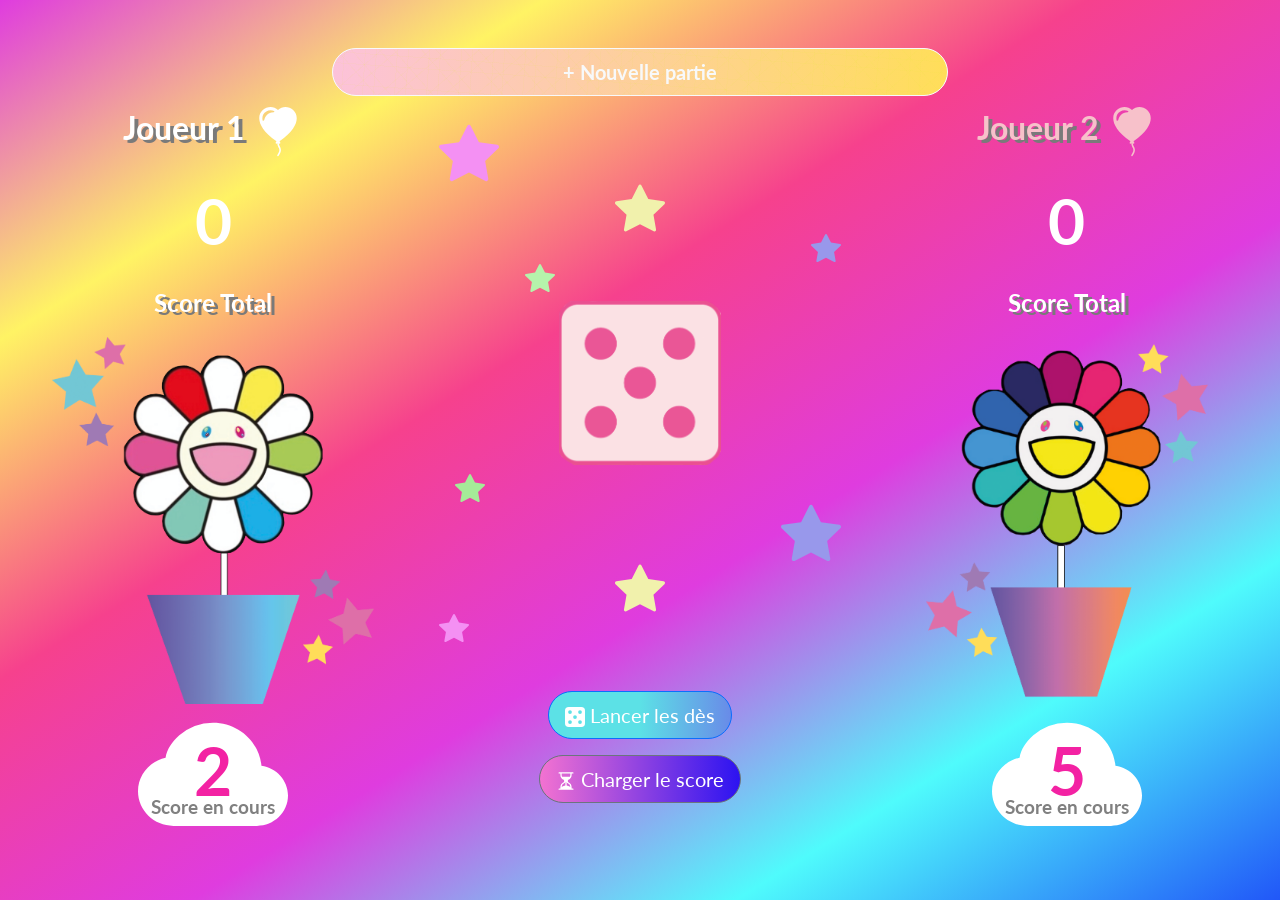
==== index.html @ 7a912967 "add clic event roll dice" ====
<!DOCTYPE html>
<html lang="fr-FR">
<head>
    <meta charset="UTF-8">
    <meta http-equiv="X-UA-Compatible" content="IE=edge">
    <meta name="viewport" content="width=device-width, initial-scale=1.0">
    <title>FlowersGame</title>
    <link rel="stylesheet" href="https://cdn.jsdelivr.net/npm/bootstrap@5.2.3/dist/css/bootstrap.min.css" integrity="sha384-rbsA2VBKQhggwzxH7pPCaAqO46MgnOM80zW1RWuH61DGLwZJEdK2Kadq2F9CUG65" crossorigin="anonymous">
    <link rel="stylesheet" href="main.css">
   
</head>
<body>
    <main>
        <div class="container-fluid">
           <div class="row justify-content-center">

               <!--Button new game START -->
               <div class="d-grid gap-2 text-center col-md-6 col-12 mb-2">
                 <button type="button" class="btn btn-light text-light mt-5 rounded-pill btn-lg"> + Nouvelle partie</button>
               </div>
               <!--Button new game END -->

            </div>

           <div class="row align-items-center">

               <!-- Player1 START -->
                 <div class="col-md col-12 text-center">
                      <p class="titleplayer1" >Joueur 1 <svg xmlns="http://www.w3.org/2000/svg" width="50" height="50" fill="currentColor" class="bi bi-balloon-heart-fill" viewBox="0 0 16 16">
                        <path fill-rule="evenodd" d="M8.49 10.92C19.412 3.382 11.28-2.387 8 .986 4.719-2.387-3.413 3.382 7.51 10.92l-.234.468a.25.25 0 1 0 .448.224l.04-.08c.009.17.024.315.051.45.068.344.208.622.448 1.102l.013.028c.212.422.182.85.05 1.246-.135.402-.366.751-.534 1.003a.25.25 0 0 0 .416.278l.004-.007c.166-.248.431-.646.588-1.115.16-.479.212-1.051-.076-1.629-.258-.515-.365-.732-.419-1.004a2.376 2.376 0 0 1-.037-.289l.008.017a.25.25 0 1 0 .448-.224l-.235-.468ZM6.726 1.269c-1.167-.61-2.8-.142-3.454 1.135-.237.463-.36 1.08-.202 1.85.055.27.467.197.527-.071.285-1.256 1.177-2.462 2.989-2.528.234-.008.348-.278.14-.386Z"/>
                      </svg></p>
                      <p class="globalscore1" > 0 </p>
                      <p class="title2">Score Total</p>
                    <div class="image-container">
                       <img src="images/joueur1ok.png" class="img-fluid" alt="joueur1">
                       <div class="cloud-container">
                        <p class="cloud-color"><svg xmlns="http://www.w3.org/2000/svg" width="150" height="150" fill="currentColor" class="bi bi-cloud-fill" viewBox="0 0 16 16">
                            <path d="M4.406 3.342A5.53 5.53 0 0 1 8 2c2.69 0 4.923 2 5.166 4.579C14.758 6.804 16 8.137 16 9.773 16 11.569 14.502 13 12.687 13H3.781C1.708 13 0 11.366 0 9.318c0-1.763 1.266-3.223 2.942-3.593.143-.863.698-1.723 1.464-2.383z"/>
                            <text id="cloud-title" x="50%" y="70%" dominant-baseline="middle" text-anchor="middle">Score en cours</text>
                            <text id="cloud-number1" x="50%" y="50%" dominant-baseline="middle" text-anchor="middle">2</text>
                        </svg></p>
                        </div>
                    </div>
                </div>
               <!-- Player1  END -->


               <!-- DICE game START-->  
               <div class="col-md col-12 text-center">
                   <div class="stars-container">
                    <!-- STARS START-->
                       <svg  class="star-1" xmlns="http://www.w3.org/2000/svg" width="60" height="60" fill="currentColor" viewBox="0 0 16 16">
                         <path d="M3.612 15.443c-.386.198-.824-.149-.746-.592l.83-4.73L.173 6.765c-.329-.314-.158-.888.283-.95l4.898-.696L7.538.792c.197-.39.73-.39.927 0l2.184 4.327 4.898.696c.441.062.612.636.282.95l-3.522 3.356.83 4.73c.078.443-.36.79-.746.592L8 13.187l-4.389 2.256z"/>
                       </svg>
                       <svg  class="star-2" xmlns="http://www.w3.org/2000/svg" width="50" height="50" fill="currentColor"  viewBox="0 0 16 16">
                         <path d="M3.612 15.443c-.386.198-.824-.149-.746-.592l.83-4.73L.173 6.765c-.329-.314-.158-.888.283-.95l4.898-.696L7.538.792c.197-.39.73-.39.927 0l2.184 4.327 4.898.696c.441.062.612.636.282.95l-3.522 3.356.83 4.73c.078.443-.36.79-.746.592L8 13.187l-4.389 2.256z"/>
                       </svg>
                       <svg  class="star-3" xmlns="http://www.w3.org/2000/svg" width="30" height="30" fill="currentColor"  viewBox="0 0 16 16">
                         <path d="M3.612 15.443c-.386.198-.824-.149-.746-.592l.83-4.73L.173 6.765c-.329-.314-.158-.888.283-.95l4.898-.696L7.538.792c.197-.39.73-.39.927 0l2.184 4.327 4.898.696c.441.062.612.636.282.95l-3.522 3.356.83 4.73c.078.443-.36.79-.746.592L8 13.187l-4.389 2.256z"/>
                       </svg>
                       <svg  class="star-5" xmlns="http://www.w3.org/2000/svg" width="30" height="30" fill="currentColor" viewBox="0 0 16 16">
                        <path d="M3.612 15.443c-.386.198-.824-.149-.746-.592l.83-4.73L.173 6.765c-.329-.314-.158-.888.283-.95l4.898-.696L7.538.792c.197-.39.73-.39.927 0l2.184 4.327 4.898.696c.441.062.612.636.282.95l-3.522 3.356.83 4.73c.078.443-.36.79-.746.592L8 13.187l-4.389 2.256z"/>
                       </svg>
                      <!-- STARS END-->

                     <!-- PICTURES ROLL DICE START-->     
                      <img id="image-container" class="img-fluid img2 mt-2 mb-2" alt="dice">
                     <!--<img id="de-image" src="imageURL" class="img-fluid img2 mt-2 mb-2" alt="dice"> -->
                     <!-- PICTURES ROLL DICE END-->

                           <!-- STARS START-->
                         <svg  class="star-4" xmlns="http://www.w3.org/2000/svg" width="30" height="30" fill="currentColor" viewBox="0 0 16 16">
                           <path d="M3.612 15.443c-.386.198-.824-.149-.746-.592l.83-4.73L.173 6.765c-.329-.314-.158-.888.283-.95l4.898-.696L7.538.792c.197-.39.73-.39.927 0l2.184 4.327 4.898.696c.441.062.612.636.282.95l-3.522 3.356.83 4.73c.078.443-.36.79-.746.592L8 13.187l-4.389 2.256z"/>
                         </svg>
                         <svg  class="star-3" xmlns="http://www.w3.org/2000/svg" width="60" height="60" fill="currentColor" viewBox="0 0 16 16">
                            <path d="M3.612 15.443c-.386.198-.824-.149-.746-.592l.83-4.73L.173 6.765c-.329-.314-.158-.888.283-.95l4.898-.696L7.538.792c.197-.39.73-.39.927 0l2.184 4.327 4.898.696c.441.062.612.636.282.95l-3.522 3.356.83 4.73c.078.443-.36.79-.746.592L8 13.187l-4.389 2.256z"/>
                          </svg>
                          <svg  class="star-2" xmlns="http://www.w3.org/2000/svg" width="50" height="50" fill="currentColor" viewBox="0 0 16 16">
                             <path d="M3.612 15.443c-.386.198-.824-.149-.746-.592l.83-4.73L.173 6.765c-.329-.314-.158-.888.283-.95l4.898-.696L7.538.792c.197-.39.73-.39.927 0l2.184 4.327 4.898.696c.441.062.612.636.282.95l-3.522 3.356.83 4.73c.078.443-.36.79-.746.592L8 13.187l-4.389 2.256z"/>
                          </svg>
                          <svg  class="star-1" xmlns="http://www.w3.org/2000/svg" width="30" height="30" fill="currentColor"  viewBox="0 0 16 16">
                             <path d="M3.612 15.443c-.386.198-.824-.149-.746-.592l.83-4.73L.173 6.765c-.329-.314-.158-.888.283-.95l4.898-.696L7.538.792c.197-.39.73-.39.927 0l2.184 4.327 4.898.696c.441.062.612.636.282.95l-3.522 3.356.83 4.73c.078.443-.36.79-.746.592L8 13.187l-4.389 2.256z"/>
                          </svg>
                   </div>
                   <!-- STARS END-->

                    <!-- BUTTON ROLL DICE START-->
                    <div class="mt-5">
                       <button id="roll-dice"  type="button" class="btn btn-primary btn-lg rounded-pill">
                           <svg xmlns="http://www.w3.org/2000/svg" width="20" height="20" fill="currentColor" class="bi bi-dice-5-fill" viewBox="0 0 16 16">
                             <path d="M3 0a3 3 0 0 0-3 3v10a3 3 0 0 0 3 3h10a3 3 0 0 0 3-3V3a3 3 0 0 0-3-3H3zm2.5 4a1.5 1.5 0 1 1-3 0 1.5 1.5 0 0 1 3 0zm8 0a1.5 1.5 0 1 1-3 0 1.5 1.5 0 0 1 3 0zM12 13.5a1.5 1.5 0 1 1 0-3 1.5 1.5 0 0 1 0 3zM5.5 12a1.5 1.5 0 1 1-3 0 1.5 1.5 0 0 1 3 0zM8 9.5a1.5 1.5 0 1 1 0-3 1.5 1.5 0 0 1 0 3z"/>
                           </svg> Lancer les dès</button>
                    </div>
                    <!-- BUTTON ROLL DICE END-->
                     
                    <!-- BUTTON HOLD GLOBAL SCORE START-->
                    <div class="mt-3 mb-5">
                         <button  id="hold-score" type="button" class="btn btn-secondary btn-lg rounded-pill">
                            <svg xmlns="http://www.w3.org/2000/svg" width="20" height="20" fill="currentColor" class="bi bi-hourglass-split" viewBox="0 0 16 16">
                              <path d="M2.5 15a.5.5 0 1 1 0-1h1v-1a4.5 4.5 0 0 1 2.557-4.06c.29-.139.443-.377.443-.59v-.7c0-.213-.154-.451-.443-.59A4.5 4.5 0 0 1 3.5 3V2h-1a.5.5 0 0 1 0-1h11a.5.5 0 0 1 0 1h-1v1a4.5 4.5 0 0 1-2.557 4.06c-.29.139-.443.377-.443.59v.7c0 .213.154.451.443.59A4.5 4.5 0 0 1 12.5 13v1h1a.5.5 0 0 1 0 1h-11zm2-13v1c0 .537.12 1.045.337 1.5h6.326c.216-.455.337-.963.337-1.5V2h-7zm3 6.35c0 .701-.478 1.236-1.011 1.492A3.5 3.5 0 0 0 4.5 13s.866-1.299 3-1.48V8.35zm1 0v3.17c2.134.181 3 1.48 3 1.48a3.5 3.5 0 0 0-1.989-3.158C8.978 9.586 8.5 9.052 8.5 8.351z"/>
                             </svg> Charger le score</button>
                    </div>
                     <!-- BUTTON HOLD GLOBAL SCORE END-->

              </div>
               <!-- DICE game END-->


                <!-- Player2 card START -->
                <div class="col-md col-12 text-center">
                    <p class="titleplayer2">Joueur 2 <svg xmlns="http://www.w3.org/2000/svg" width="50" height="50" fill="currentColor" class="bi bi-balloon-heart-fill" viewBox="0 0 16 16">
                        <path fill-rule="evenodd" d="M8.49 10.92C19.412 3.382 11.28-2.387 8 .986 4.719-2.387-3.413 3.382 7.51 10.92l-.234.468a.25.25 0 1 0 .448.224l.04-.08c.009.17.024.315.051.45.068.344.208.622.448 1.102l.013.028c.212.422.182.85.05 1.246-.135.402-.366.751-.534 1.003a.25.25 0 0 0 .416.278l.004-.007c.166-.248.431-.646.588-1.115.16-.479.212-1.051-.076-1.629-.258-.515-.365-.732-.419-1.004a2.376 2.376 0 0 1-.037-.289l.008.017a.25.25 0 1 0 .448-.224l-.235-.468ZM6.726 1.269c-1.167-.61-2.8-.142-3.454 1.135-.237.463-.36 1.08-.202 1.85.055.27.467.197.527-.071.285-1.256 1.177-2.462 2.989-2.528.234-.008.348-.278.14-.386Z"/>
                      </svg></p>
                    <p class="globalscore2" >0</p>
                    <p class="title2">Score Total</p>
                    <div class="image-container">
                    <img src="images/joueur2ok.png" class="img-fluid img1" alt="joueur2">
                    <div class="cloud-container">
                    <p class="cloud-color"><svg xmlns="http://www.w3.org/2000/svg" width="150" height="150" fill="currentColor" class="bi bi-cloud-fill" viewBox="0 0 16 16">
                        <path d="M4.406 3.342A5.53 5.53 0 0 1 8 2c2.69 0 4.923 2 5.166 4.579C14.758 6.804 16 8.137 16 9.773 16 11.569 14.502 13 12.687 13H3.781C1.708 13 0 11.366 0 9.318c0-1.763 1.266-3.223 2.942-3.593.143-.863.698-1.723 1.464-2.383z"/>
                        <text id="cloud-title2" x="50%" y="70%" dominant-baseline="middle" text-anchor="middle">Score en cours</text>
                        <text id="cloud-number2" x="50%" y="50%" dominant-baseline="middle" text-anchor="middle">5</text>
                    </svg></p>
                    </div>
                    </div>
                </div>
                <!-- Player2 card END -->


            </div>
        </div>
    </main>
    

    <script src="https://cdn.jsdelivr.net/npm/bootstrap@5.2.3/dist/js/bootstrap.min.js" integrity="sha384-cuYeSxntonz0PPNlHhBs68uyIAVpIIOZZ5JqeqvYYIcEL727kskC66kF92t6Xl2V" crossorigin="anonymous"></script>
    <script src="main.js"></script>
</body>
</html>
---- main.css ----
@import url('https://fonts.googleapis.com/css2?family=Lato&display=swap');
@import url('https://fonts.googleapis.com/css2?family=Lato:wght@700&display=swap');

body{

    height: 100vh;
    background-image: linear-gradient(688deg, rgb(33,87,248),rgb(79,251,252),rgb(223,60,223),rgb(246,65,141),rgb(255,243,100),rgb(223,60,223));
    font-family: 'Lato', sans-serif;
}
/* BOUTON NEW GAME */
.btn-light{
    font-family: 'Lato', sans-serif;
    font-weight: bold;
    background-image: repeating-linear-gradient(49deg, hsla(64,83%,54%,0.05) 0px, hsla(64,83%,54%,0.05) 1px,transparent 1px, transparent 11px,hsla(64,83%,54%,0.05) 11px, hsla(64,83%,54%,0.05) 12px,transparent 12px, transparent 32px),repeating-linear-gradient(94deg, hsla(64,83%,54%,0.05) 0px, hsla(64,83%,54%,0.05) 1px,transparent 1px, transparent 11px,hsla(64,83%,54%,0.05) 11px, hsla(64,83%,54%,0.05) 12px,transparent 12px, transparent 32px),repeating-linear-gradient(4deg, hsla(64,83%,54%,0.05) 0px, hsla(64,83%,54%,0.05) 1px,transparent 1px, transparent 11px,hsla(64,83%,54%,0.05) 11px, hsla(64,83%,54%,0.05) 12px,transparent 12px, transparent 32px),repeating-linear-gradient(139deg, hsla(64,83%,54%,0.05) 0px, hsla(64,83%,54%,0.05) 1px,transparent 1px, transparent 11px,hsla(64,83%,54%,0.05) 11px, hsla(64,83%,54%,0.05) 12px,transparent 12px, transparent 32px),linear-gradient(94deg, rgb(252,194,218),rgb(255,222,89));
}
 /* PLAYER 1 START*/
.img1{
    width: 80%;
}
.titleplayer1{
    font-family: 'Lato', sans-serif;
    font-weight: bold; 
    font-size: 200%;
    color: white;
    text-shadow: rgb(122, 122, 122) 4px 3px 0px;
}

/* TITLE FOR TOTAL SCORE - PLAYER 1 AND 2 */
.title2{
    font-family: 'Lato', sans-serif;
    font-weight: bold; 
    font-size: 150%;
    color: white;
    text-shadow: rgb(122, 122, 122) 4px 3px 0px;
}
/* TITLE FOR NUMBER TOTAL SCORE - PLAYER 1 AND 2*/
.globalscore1{
    font-family: 'Lato', sans-serif;
    font-weight: bold; 
    font-size: 400%;
    color: white;
}
.globalscore2{
    font-family: 'Lato', sans-serif;
    font-weight: bold; 
    font-size: 400%;
    color: white;
}
 /* PLAYER 2 START*/
.img2{
    width: 40%;
}
.titleplayer2{
    font-family: 'Lato', sans-serif;
    font-weight: bold; 
    font-size: 200%;
    color:rgb(247, 193, 202);
    text-shadow: rgb(122, 122, 122) 4px 3px 0px;
}

/* BUTTON ROLL DICE*/
.btn-primary{
    background-image: linear-gradient(450deg, rgb(92,225,230),rgb(92,225,230),rgb(105,139,232));
}
/* BUTTON HOLD CURRENT SCORE*/
.btn-secondary{
    background-image: linear-gradient(90deg, rgb(243, 114, 209) 0%,rgb(44, 19, 241) 100%);
    }

/* CLOUD START*/
.image-container {
        position: relative;
        display: inline-block;
}
.image-container img {
    width: 80%;
    height: auto;
  }
  .image-container .text {
    position: absolute;
    bottom: 50px;
    left: 44%;
    font-size: 24px;
    color: white;
    padding: 10px;
  }
  .cloud-color{
   color: white
  }
  #cloud-title {
    font-size: 2px;
    font-weight: bold;
    fill: grey;
   
}
  #cloud-number1 {
    font-size: 7px;
    font-weight: bold;
    fill: rgb(243, 34, 163);
   
}
#cloud-number2 {
    font-size: 7px;
    font-weight: bold;
    fill: rgb(243, 34, 163);
   
}
#cloud-title2 {
    font-size: 2px;
    font-weight: bold;
    fill: grey;
   
}
  #cloud-number2 {
    font-size: 7px;
    font-weight: bold;
    fill: rgb(243, 34, 163);
   
}
.cloud-container {
    position: relative;
}
/* CLOUD END*/

/* STARS AROUND DICE PICTURE*/

.stars-container {
    display: flex;
    flex-direction: column;
    align-items: center;
}
.star-1 {
    margin-right: auto;
    color: rgb(244, 144, 243);
}

.star-2 {
    margin-left: auto;
    margin-right: auto;
    color: rgb(241, 241, 172);
}

.star-3 {
    margin-left: auto;
    color: rgb(152, 152, 235);
}
.star-4 {
    margin-left:10px;
    margin-right: 350px;
    color: rgb(165, 235, 152);
}
.star-5 {
    margin-left:0px;
    margin-right: 200px;
    color: rgb(181, 243, 171);
}
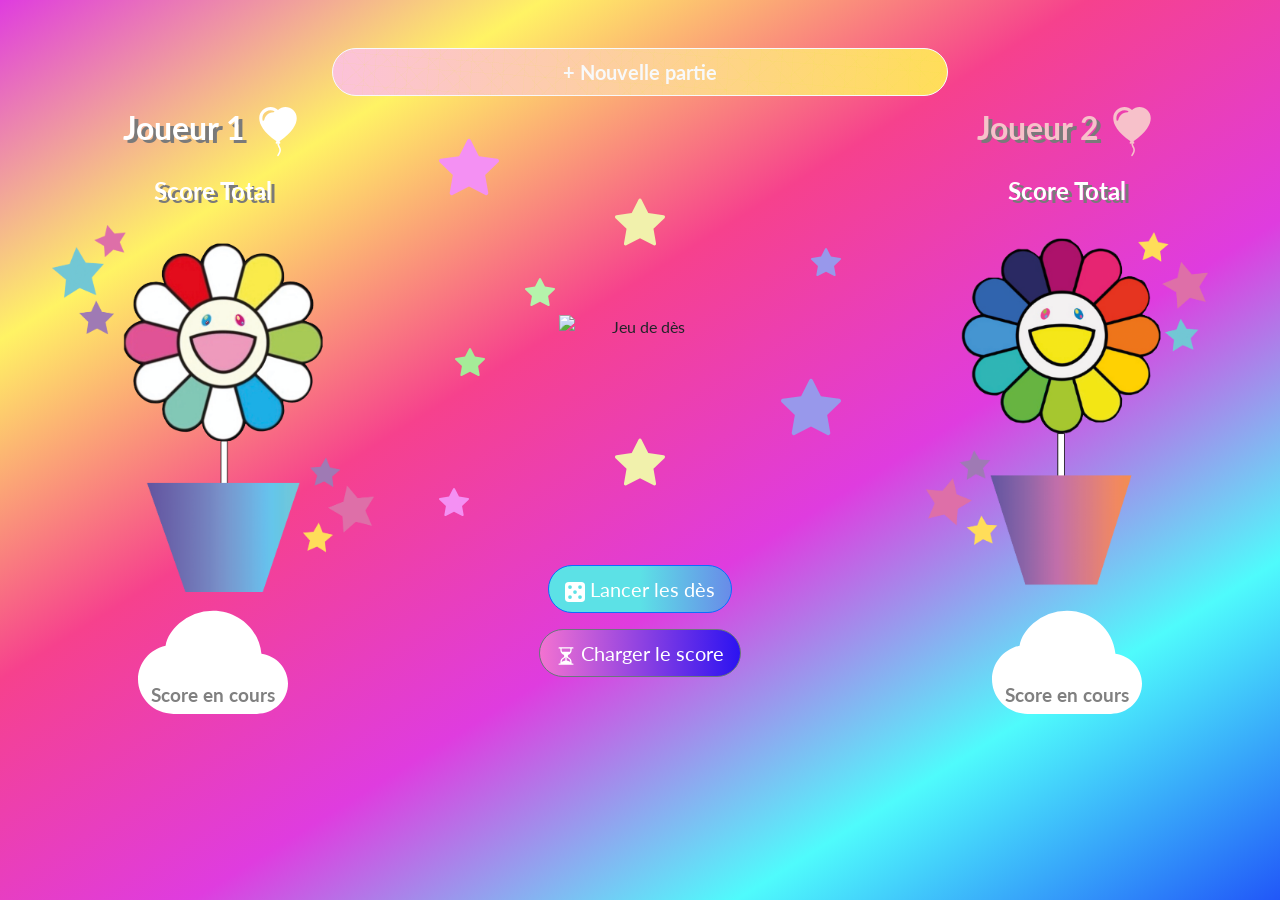
==== commit 10418937: "add current score and global score" ====
--- a/index.html
+++ b/index.html
@@ -29,7 +29,7 @@
                       <p class="titleplayer1" >Joueur 1 <svg xmlns="http://www.w3.org/2000/svg" width="50" height="50" fill="currentColor" class="bi bi-balloon-heart-fill" viewBox="0 0 16 16">
                         <path fill-rule="evenodd" d="M8.49 10.92C19.412 3.382 11.28-2.387 8 .986 4.719-2.387-3.413 3.382 7.51 10.92l-.234.468a.25.25 0 1 0 .448.224l.04-.08c.009.17.024.315.051.45.068.344.208.622.448 1.102l.013.028c.212.422.182.85.05 1.246-.135.402-.366.751-.534 1.003a.25.25 0 0 0 .416.278l.004-.007c.166-.248.431-.646.588-1.115.16-.479.212-1.051-.076-1.629-.258-.515-.365-.732-.419-1.004a2.376 2.376 0 0 1-.037-.289l.008.017a.25.25 0 1 0 .448-.224l-.235-.468ZM6.726 1.269c-1.167-.61-2.8-.142-3.454 1.135-.237.463-.36 1.08-.202 1.85.055.27.467.197.527-.071.285-1.256 1.177-2.462 2.989-2.528.234-.008.348-.278.14-.386Z"/>
                       </svg></p>
-                      <p class="globalscore1" > 0 </p>
+                      <p class="globalscore1" id="player1-global-score" ></p>
                       <p class="title2">Score Total</p>
                     <div class="image-container">
                        <img src="images/joueur1ok.png" class="img-fluid" alt="joueur1">
@@ -37,7 +37,7 @@
                         <p class="cloud-color"><svg xmlns="http://www.w3.org/2000/svg" width="150" height="150" fill="currentColor" class="bi bi-cloud-fill" viewBox="0 0 16 16">
                             <path d="M4.406 3.342A5.53 5.53 0 0 1 8 2c2.69 0 4.923 2 5.166 4.579C14.758 6.804 16 8.137 16 9.773 16 11.569 14.502 13 12.687 13H3.781C1.708 13 0 11.366 0 9.318c0-1.763 1.266-3.223 2.942-3.593.143-.863.698-1.723 1.464-2.383z"/>
                             <text id="cloud-title" x="50%" y="70%" dominant-baseline="middle" text-anchor="middle">Score en cours</text>
-                            <text id="cloud-number1" x="50%" y="50%" dominant-baseline="middle" text-anchor="middle">2</text>
+                            <text id="cloud-number1" x="50%" y="50%" dominant-baseline="middle" text-anchor="middle"></text>
                         </svg></p>
                         </div>
                     </div>
@@ -64,8 +64,7 @@
                       <!-- STARS END-->
 
                      <!-- PICTURES ROLL DICE START-->     
-                      <img id="image-container" class="img-fluid img2 mt-2 mb-2" alt="dice">
-                     <!--<img id="de-image" src="imageURL" class="img-fluid img2 mt-2 mb-2" alt="dice"> -->
+                      <img id="image-container" class="img-fluid img2 mt-2 mb-2" alt="Jeu de dès">
                      <!-- PICTURES ROLL DICE END-->
 
                            <!-- STARS START-->
@@ -95,7 +94,7 @@
                      
                     <!-- BUTTON HOLD GLOBAL SCORE START-->
                     <div class="mt-3 mb-5">
-                         <button  id="hold-score" type="button" class="btn btn-secondary btn-lg rounded-pill">
+                         <button id="load-score" type="button" class="btn btn-secondary btn-lg rounded-pill">
                             <svg xmlns="http://www.w3.org/2000/svg" width="20" height="20" fill="currentColor" class="bi bi-hourglass-split" viewBox="0 0 16 16">
                               <path d="M2.5 15a.5.5 0 1 1 0-1h1v-1a4.5 4.5 0 0 1 2.557-4.06c.29-.139.443-.377.443-.59v-.7c0-.213-.154-.451-.443-.59A4.5 4.5 0 0 1 3.5 3V2h-1a.5.5 0 0 1 0-1h11a.5.5 0 0 1 0 1h-1v1a4.5 4.5 0 0 1-2.557 4.06c-.29.139-.443.377-.443.59v.7c0 .213.154.451.443.59A4.5 4.5 0 0 1 12.5 13v1h1a.5.5 0 0 1 0 1h-11zm2-13v1c0 .537.12 1.045.337 1.5h6.326c.216-.455.337-.963.337-1.5V2h-7zm3 6.35c0 .701-.478 1.236-1.011 1.492A3.5 3.5 0 0 0 4.5 13s.866-1.299 3-1.48V8.35zm1 0v3.17c2.134.181 3 1.48 3 1.48a3.5 3.5 0 0 0-1.989-3.158C8.978 9.586 8.5 9.052 8.5 8.351z"/>
                              </svg> Charger le score</button>
@@ -111,7 +110,7 @@
                     <p class="titleplayer2">Joueur 2 <svg xmlns="http://www.w3.org/2000/svg" width="50" height="50" fill="currentColor" class="bi bi-balloon-heart-fill" viewBox="0 0 16 16">
                         <path fill-rule="evenodd" d="M8.49 10.92C19.412 3.382 11.28-2.387 8 .986 4.719-2.387-3.413 3.382 7.51 10.92l-.234.468a.25.25 0 1 0 .448.224l.04-.08c.009.17.024.315.051.45.068.344.208.622.448 1.102l.013.028c.212.422.182.85.05 1.246-.135.402-.366.751-.534 1.003a.25.25 0 0 0 .416.278l.004-.007c.166-.248.431-.646.588-1.115.16-.479.212-1.051-.076-1.629-.258-.515-.365-.732-.419-1.004a2.376 2.376 0 0 1-.037-.289l.008.017a.25.25 0 1 0 .448-.224l-.235-.468ZM6.726 1.269c-1.167-.61-2.8-.142-3.454 1.135-.237.463-.36 1.08-.202 1.85.055.27.467.197.527-.071.285-1.256 1.177-2.462 2.989-2.528.234-.008.348-.278.14-.386Z"/>
                       </svg></p>
-                    <p class="globalscore2" >0</p>
+                    <p class="globalscore2" id="player2-global-score"></p>
                     <p class="title2">Score Total</p>
                     <div class="image-container">
                     <img src="images/joueur2ok.png" class="img-fluid img1" alt="joueur2">
@@ -119,7 +118,7 @@
                     <p class="cloud-color"><svg xmlns="http://www.w3.org/2000/svg" width="150" height="150" fill="currentColor" class="bi bi-cloud-fill" viewBox="0 0 16 16">
                         <path d="M4.406 3.342A5.53 5.53 0 0 1 8 2c2.69 0 4.923 2 5.166 4.579C14.758 6.804 16 8.137 16 9.773 16 11.569 14.502 13 12.687 13H3.781C1.708 13 0 11.366 0 9.318c0-1.763 1.266-3.223 2.942-3.593.143-.863.698-1.723 1.464-2.383z"/>
                         <text id="cloud-title2" x="50%" y="70%" dominant-baseline="middle" text-anchor="middle">Score en cours</text>
-                        <text id="cloud-number2" x="50%" y="50%" dominant-baseline="middle" text-anchor="middle">5</text>
+                        <text id="cloud-number2" x="50%" y="50%" dominant-baseline="middle" text-anchor="middle"></text>
                     </svg></p>
                     </div>
                     </div>
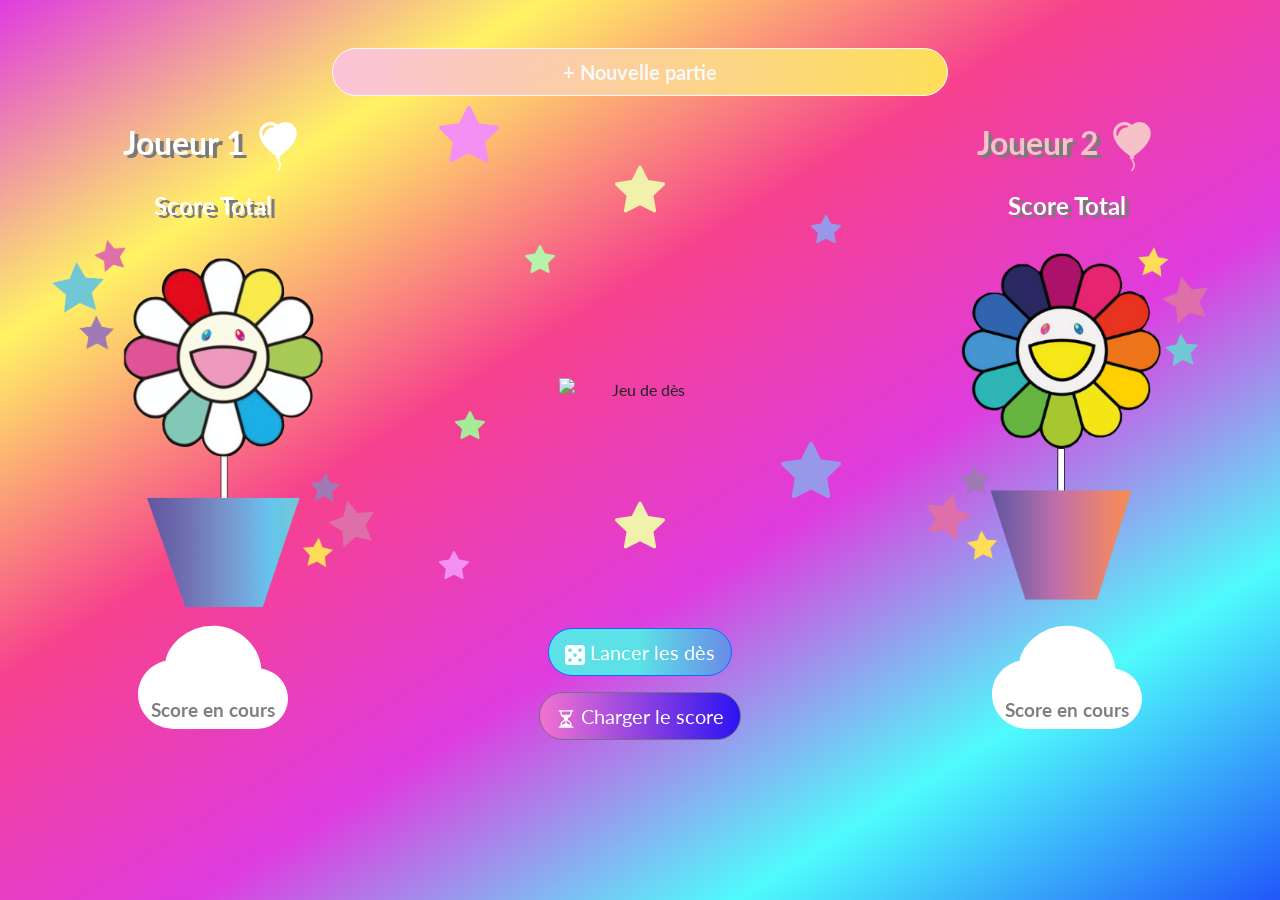
==== commit 6b0ac8cd: "add lose message" ====
--- a/index.html
+++ b/index.html
@@ -16,8 +16,9 @@
 
                <!--Button new game START -->
                <div class="d-grid gap-2 text-center col-md-6 col-12 mb-2">
-                 <button type="button" class="btn btn-light text-light mt-5 rounded-pill btn-lg"> + Nouvelle partie</button>
+                 <button type="button" id="newGameButton" class="btn btn-light text-light mt-5 rounded-pill btn-lg"> + Nouvelle partie</button>
                </div>
+            
                <!--Button new game END -->
 
             </div>
@@ -63,7 +64,9 @@
                        </svg>
                       <!-- STARS END-->
 
-                     <!-- PICTURES ROLL DICE START-->     
+                     <!-- PICTURES ROLL DICE START-->
+                      <div id="losemessage" class="lose-message mt-5 mb-5"></div> 
+                      <div id="winnerMessage" class="winner-message mt-5 mb-5"></div>    
                       <img id="image-container" class="img-fluid img2 mt-2 mb-2" alt="Jeu de dès">
                      <!-- PICTURES ROLL DICE END-->
 
--- a/main.css
+++ b/main.css
@@ -153,4 +153,28 @@
     margin-left:0px;
     margin-right: 200px;
     color: rgb(181, 243, 171);
-}+}
+/* STARS AROUND DICE PICTURE END*/
+
+/* WINNER MESSAGE START*/
+.winner-message {
+    font-size: 24px;
+    font-weight: bold;
+    color:rgb(247, 247, 247);
+    text-shadow: rgb(122, 122, 122) 4px 3px 0px;
+    text-align: center;
+    display: none; /* Cachez le message par défaut */
+  }
+ 
+/* WINNER MESSAGE END*/ 
+
+/* LOSE MESSAGE START*/
+.lose-message {
+    font-size: 24px;
+    color:rgb(253, 252, 252);
+    text-shadow: rgb(122, 122, 122) 4px 3px 0px;
+    text-align: center;
+    /*display: none; /* Cachez le message par défaut */
+  }
+  
+/* LOSE MESSAGE END*/
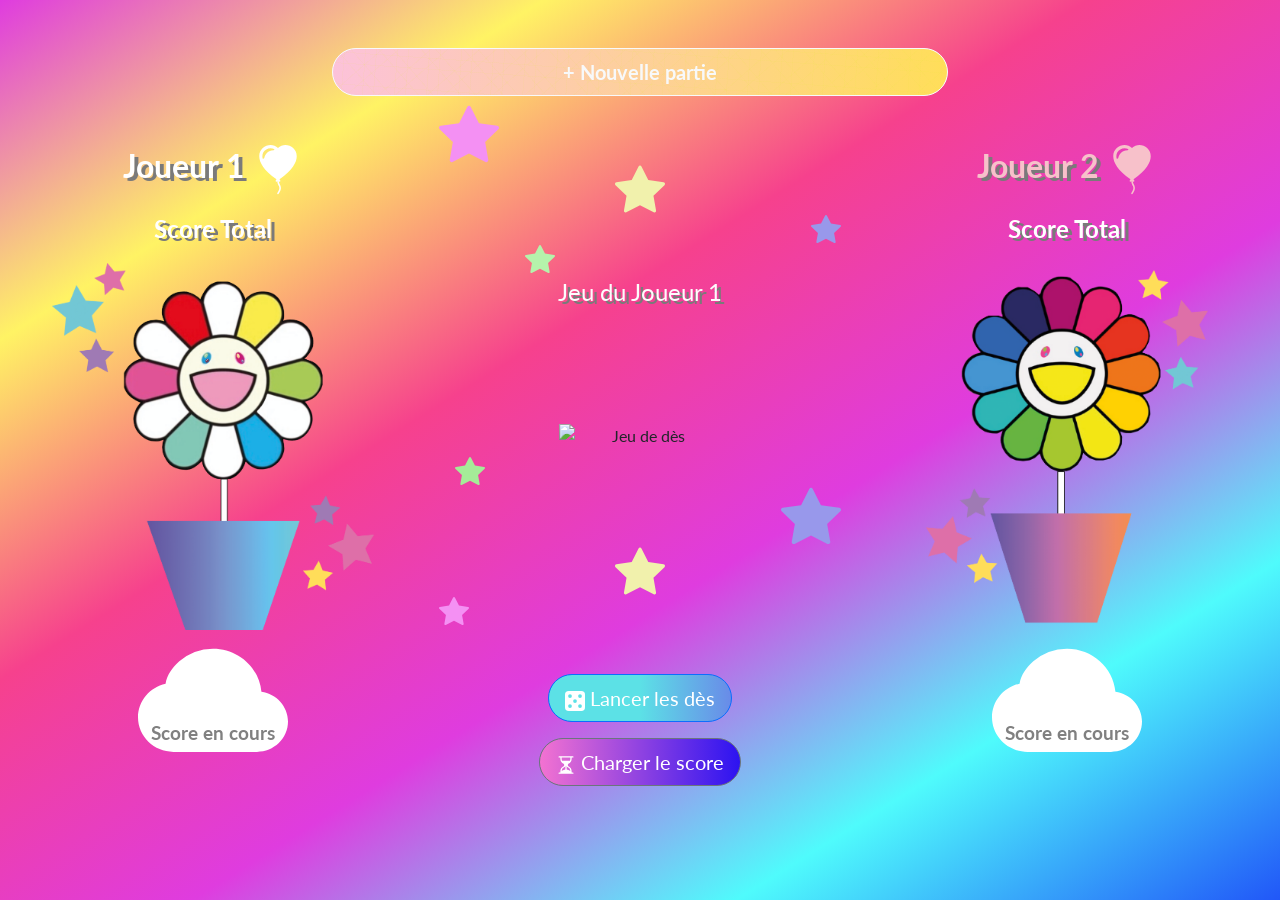
==== commit cc2cf706: "add emoji for winner message" ====
--- a/index.html
+++ b/index.html
@@ -65,6 +65,7 @@
                       <!-- STARS END-->
 
                      <!-- PICTURES ROLL DICE START-->
+                     <div id="turn-message" class="turn-message"></div>
                       <div id="losemessage" class="lose-message mt-5 mb-5"></div> 
                       <div id="winnerMessage" class="winner-message mt-5 mb-5"></div>    
                       <img id="image-container" class="img-fluid img2 mt-2 mb-2" alt="Jeu de dès">
--- a/main.css
+++ b/main.css
@@ -177,4 +177,25 @@
     /*display: none; /* Cachez le message par défaut */
   }
   
-/* LOSE MESSAGE END*/+/* LOSE MESSAGE END*/
+/* TURN MESSAGE START*/
+.turn-message {
+    font-size: 24px;
+    color:rgb(253, 252, 252);
+    text-shadow: rgb(122, 122, 122) 4px 3px 0px;
+    text-align: center;
+    margin-bottom: 10px;
+  }
+/* TURN MESSAGE END*/
+/*ICONS FOR LOSE MESSAGE */
+.icon-margin {
+    margin-left: 10px;
+    color: white;
+  }
+/*ICONS FOR WINNER MESSAGE */
+.winner-icon-margin {
+    margin-left: 10px;
+    color: white;
+  }
+  
+  
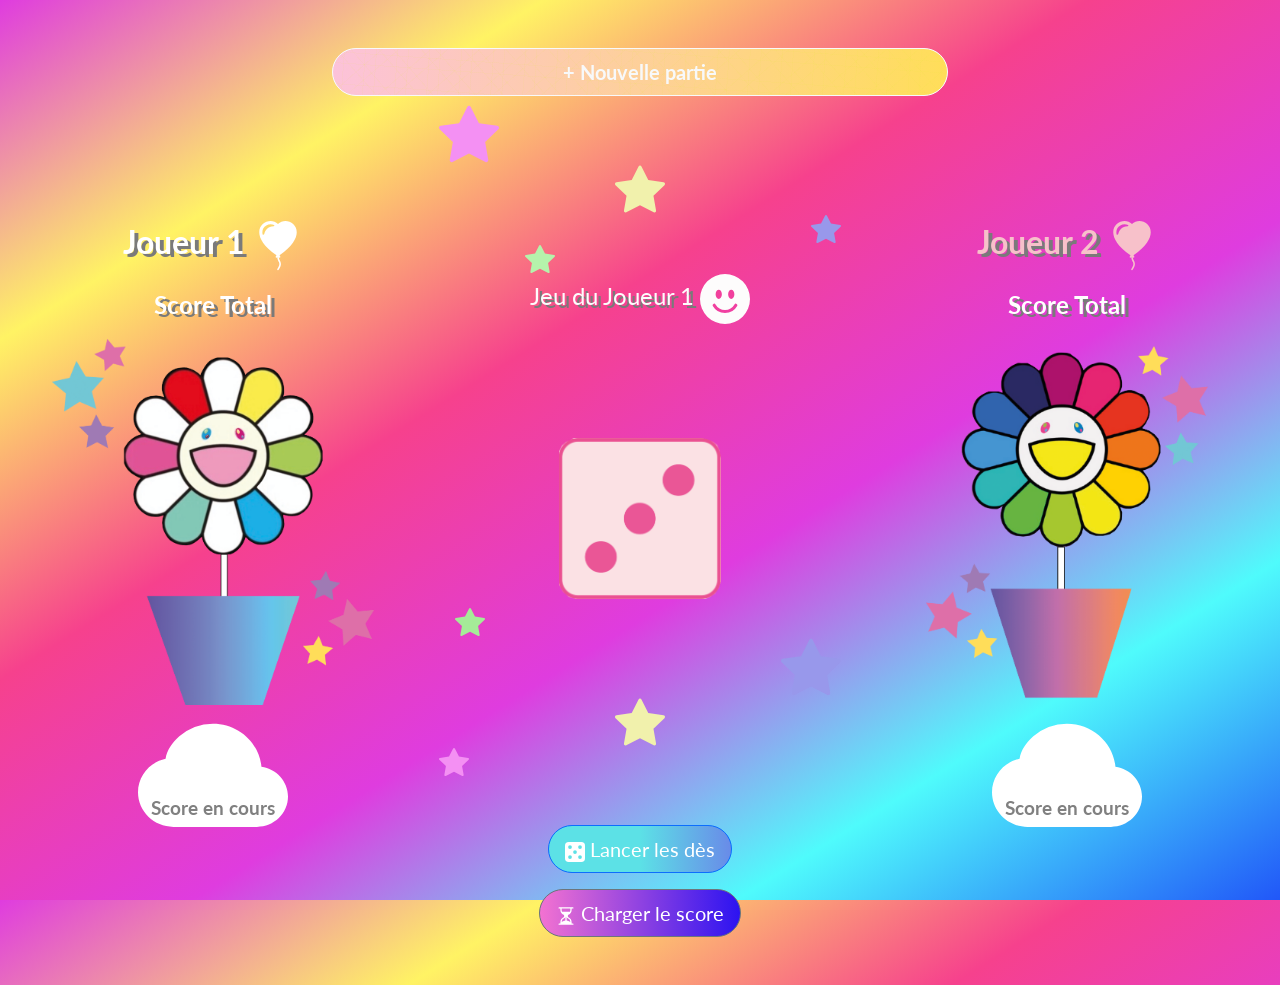
==== commit 5b912860: "add victory sound" ====
--- a/index.html
+++ b/index.html
@@ -68,10 +68,10 @@
                      <div id="turn-message" class="turn-message"></div>
                       <div id="losemessage" class="lose-message mt-5 mb-5"></div> 
                       <div id="winnerMessage" class="winner-message mt-5 mb-5"></div>    
-                      <img id="image-container" class="img-fluid img2 mt-2 mb-2" alt="Jeu de dès">
+                      <img id="image-container"  src="./images/des3.png" class="img-fluid img2 mt-2 mb-2" alt="Jeu de dès">
                      <!-- PICTURES ROLL DICE END-->
 
-                           <!-- STARS START-->
+                           <!-- STARS BACKGROUND START-->
                          <svg  class="star-4" xmlns="http://www.w3.org/2000/svg" width="30" height="30" fill="currentColor" viewBox="0 0 16 16">
                            <path d="M3.612 15.443c-.386.198-.824-.149-.746-.592l.83-4.73L.173 6.765c-.329-.314-.158-.888.283-.95l4.898-.696L7.538.792c.197-.39.73-.39.927 0l2.184 4.327 4.898.696c.441.062.612.636.282.95l-3.522 3.356.83 4.73c.078.443-.36.79-.746.592L8 13.187l-4.389 2.256z"/>
                          </svg>
@@ -85,7 +85,7 @@
                              <path d="M3.612 15.443c-.386.198-.824-.149-.746-.592l.83-4.73L.173 6.765c-.329-.314-.158-.888.283-.95l4.898-.696L7.538.792c.197-.39.73-.39.927 0l2.184 4.327 4.898.696c.441.062.612.636.282.95l-3.522 3.356.83 4.73c.078.443-.36.79-.746.592L8 13.187l-4.389 2.256z"/>
                           </svg>
                    </div>
-                   <!-- STARS END-->
+                   <!-- STARS BACKGROUND END-->
 
                     <!-- BUTTON ROLL DICE START-->
                     <div class="mt-5">
@@ -136,6 +136,7 @@
     
 
     <script src="https://cdn.jsdelivr.net/npm/bootstrap@5.2.3/dist/js/bootstrap.min.js" integrity="sha384-cuYeSxntonz0PPNlHhBs68uyIAVpIIOZZ5JqeqvYYIcEL727kskC66kF92t6Xl2V" crossorigin="anonymous"></script>
-    <script src="main.js"></script>
+    
+    <script  src="main.js"></script>
 </body>
 </html>
--- a/main.css
+++ b/main.css
@@ -197,5 +197,10 @@
     margin-left: 10px;
     color: white;
   }
+/*ICONS FOR TURN PLAYERS */
+  .player-turn-icon-margin {
+    margin-left: 10px;
+    color: white;
+  }
   
   
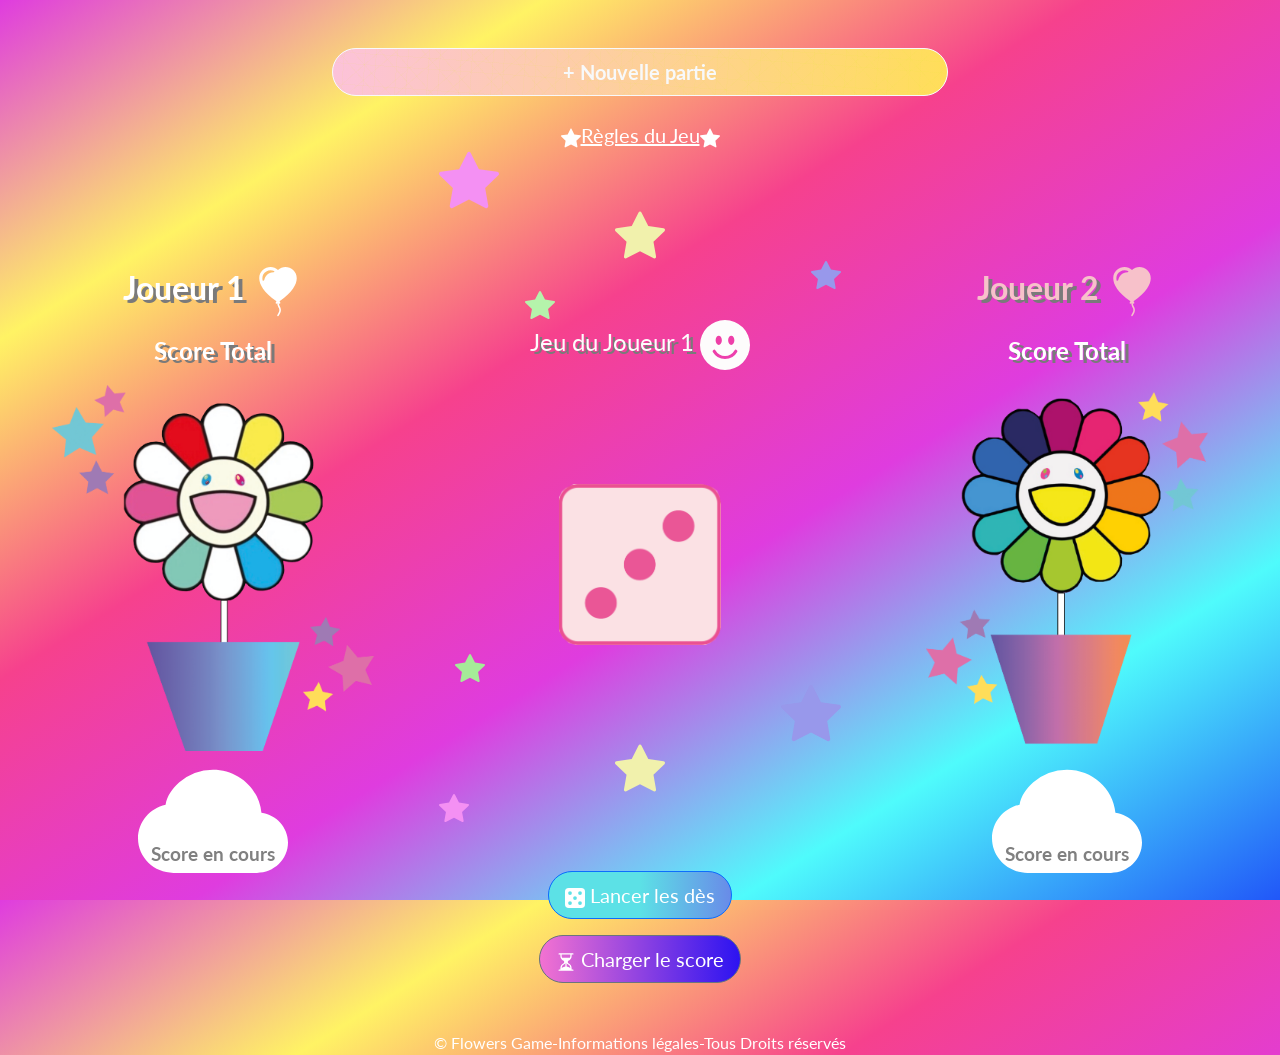
==== commit 52c9ae54: "add rules files" ====
--- a/index.html
+++ b/index.html
@@ -13,13 +13,20 @@
     <main>
         <div class="container-fluid">
            <div class="row justify-content-center">
-
                <!--Button new game START -->
-               <div class="d-grid gap-2 text-center col-md-6 col-12 mb-2">
+               <div class="d-grid gap-2 text-center col-md-6 col-12">
                  <button type="button" id="newGameButton" class="btn btn-light text-light mt-5 rounded-pill btn-lg"> + Nouvelle partie</button>
                </div>
             
                <!--Button new game END -->
+
+                  <!-- GAMES RULES START-->
+                  <div class="text-center mt-4"><a href="RulesFlowersGame.html" class="cloud-color rules"><svg xmlns="http://www.w3.org/2000/svg" width="20" height="20" fill="currentColor" viewBox="0 0 16 16">
+                    <path d="M3.612 15.443c-.386.198-.824-.149-.746-.592l.83-4.73L.173 6.765c-.329-.314-.158-.888.283-.95l4.898-.696L7.538.792c.197-.39.73-.39.927 0l2.184 4.327 4.898.696c.441.062.612.636.282.95l-3.522 3.356.83 4.73c.078.443-.36.79-.746.592L8 13.187l-4.389 2.256z"/>
+                  </svg>Règles du Jeu<svg xmlns="http://www.w3.org/2000/svg" width="20" height="20" fill="currentColor" viewBox="0 0 16 16">
+                    <path d="M3.612 15.443c-.386.198-.824-.149-.746-.592l.83-4.73L.173 6.765c-.329-.314-.158-.888.283-.95l4.898-.696L7.538.792c.197-.39.73-.39.927 0l2.184 4.327 4.898.696c.441.062.612.636.282.95l-3.522 3.356.83 4.73c.078.443-.36.79-.746.592L8 13.187l-4.389 2.256z"/>
+                  </svg></a></div>
+                   <!-- GAMES RULES END-->
 
             </div>
 
@@ -132,11 +139,17 @@
 
             </div>
         </div>
-    </main>
+    </main> 
+    <footer class="footer">
+          <!--<div class="text-center"><a href="RulesFlowersGame.html" class="cloud-color"><svg xmlns="http://www.w3.org/2000/svg" width="20" height="20" fill="currentColor" viewBox="0 0 16 16">
+            <path d="M3.612 15.443c-.386.198-.824-.149-.746-.592l.83-4.73L.173 6.765c-.329-.314-.158-.888.283-.95l4.898-.696L7.538.792c.197-.39.73-.39.927 0l2.184 4.327 4.898.696c.441.062.612.636.282.95l-3.522 3.356.83 4.73c.078.443-.36.79-.746.592L8 13.187l-4.389 2.256z"/>
+          </svg>Règles du Jeu<svg xmlns="http://www.w3.org/2000/svg" width="20" height="20" fill="currentColor" viewBox="0 0 16 16">
+            <path d="M3.612 15.443c-.386.198-.824-.149-.746-.592l.83-4.73L.173 6.765c-.329-.314-.158-.888.283-.95l4.898-.696L7.538.792c.197-.39.73-.39.927 0l2.184 4.327 4.898.696c.441.062.612.636.282.95l-3.522 3.356.83 4.73c.078.443-.36.79-.746.592L8 13.187l-4.389 2.256z"/>
+          </svg></a></div>-->
+          <p class="text-center cloud-color">© Flowers Game-Informations légales-Tous Droits réservés</p> 
+    </footer>
     
-
     <script src="https://cdn.jsdelivr.net/npm/bootstrap@5.2.3/dist/js/bootstrap.min.js" integrity="sha384-cuYeSxntonz0PPNlHhBs68uyIAVpIIOZZ5JqeqvYYIcEL727kskC66kF92t6Xl2V" crossorigin="anonymous"></script>
-    
     <script  src="main.js"></script>
 </body>
 </html>
--- a/main.css
+++ b/main.css
@@ -202,5 +202,14 @@
     margin-left: 10px;
     color: white;
   }
-  
-  +  /*LINK RULES */
+  .rules{
+    font-size: 20px;
+    color: white;
+   
+  }
+  /* RULES */
+  .rules-text{
+     color:rgb(253, 252, 252);
+    text-shadow: rgb(122, 122, 122) 4px 3px 0px;
+  }
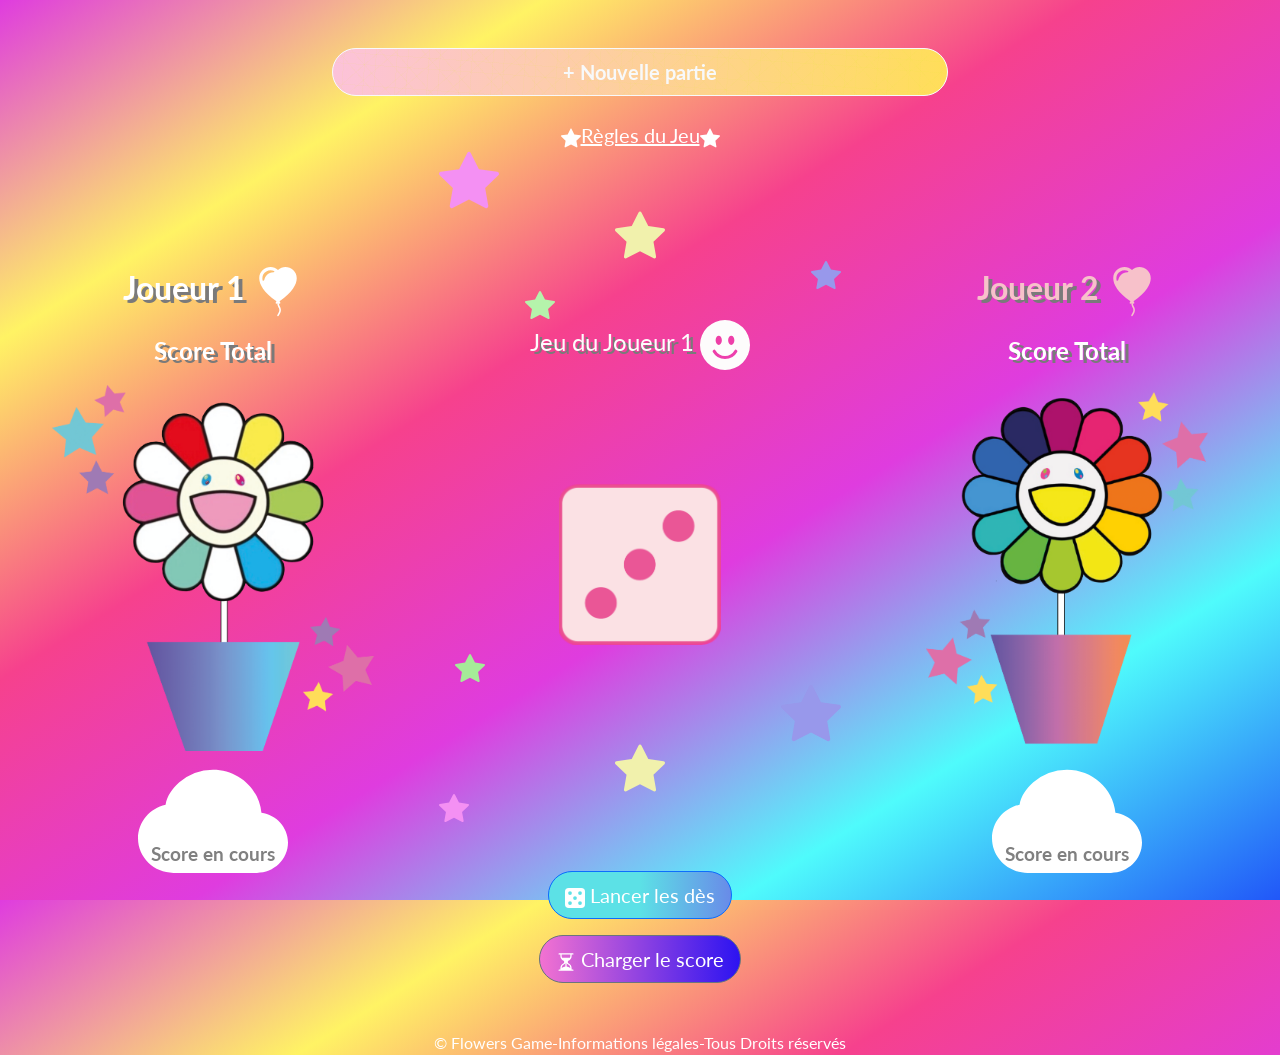
==== commit 80f5dc71: "add photoshop pictures" ====
--- a/index.html
+++ b/index.html
@@ -141,11 +141,6 @@
         </div>
     </main> 
     <footer class="footer">
-          <!--<div class="text-center"><a href="RulesFlowersGame.html" class="cloud-color"><svg xmlns="http://www.w3.org/2000/svg" width="20" height="20" fill="currentColor" viewBox="0 0 16 16">
-            <path d="M3.612 15.443c-.386.198-.824-.149-.746-.592l.83-4.73L.173 6.765c-.329-.314-.158-.888.283-.95l4.898-.696L7.538.792c.197-.39.73-.39.927 0l2.184 4.327 4.898.696c.441.062.612.636.282.95l-3.522 3.356.83 4.73c.078.443-.36.79-.746.592L8 13.187l-4.389 2.256z"/>
-          </svg>Règles du Jeu<svg xmlns="http://www.w3.org/2000/svg" width="20" height="20" fill="currentColor" viewBox="0 0 16 16">
-            <path d="M3.612 15.443c-.386.198-.824-.149-.746-.592l.83-4.73L.173 6.765c-.329-.314-.158-.888.283-.95l4.898-.696L7.538.792c.197-.39.73-.39.927 0l2.184 4.327 4.898.696c.441.062.612.636.282.95l-3.522 3.356.83 4.73c.078.443-.36.79-.746.592L8 13.187l-4.389 2.256z"/>
-          </svg></a></div>-->
           <p class="text-center cloud-color">© Flowers Game-Informations légales-Tous Droits réservés</p> 
     </footer>
     
